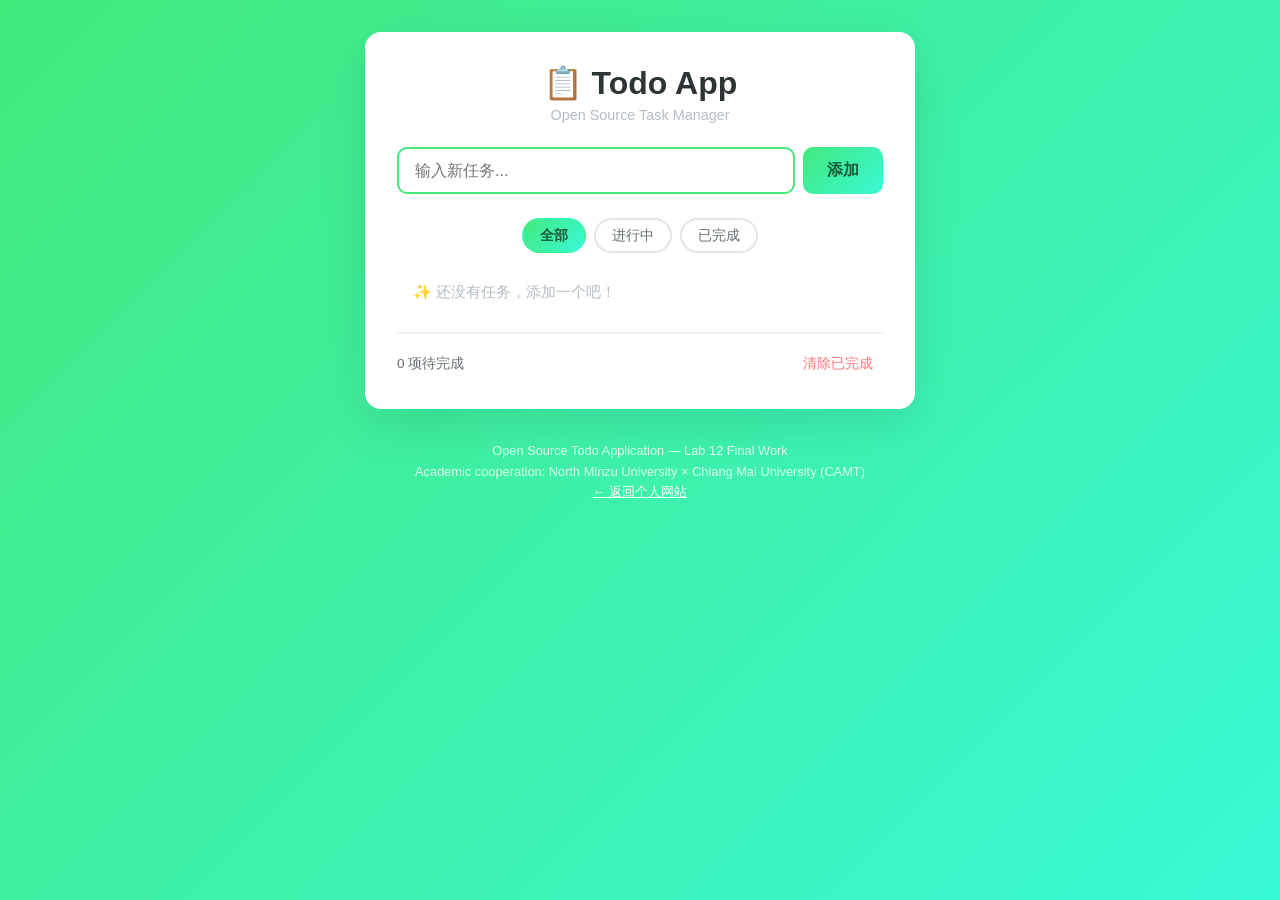
==== todo-app/index.html @ e7ee09ca "Lab 12 Final Work - Personal website + Todo app with Docker Compose & CI/CD" ====
<!DOCTYPE html>
<html lang="zh-CN">
<head>
    <meta charset="UTF-8">
    <meta name="viewport" content="width=device-width, initial-scale=1.0">
    <title>Todo App — 任务管理</title>
    <link rel="stylesheet" href="style.css">
</head>
<body>
    <div class="todo-container">
        <h1>📋 Todo App</h1>
        <p class="todo-subtitle">Open Source Task Manager</p>

        <!-- 输入区域 -->
        <div class="input-section">
            <input type="text" id="todoInput" placeholder="输入新任务..." autofocus>
            <button id="addBtn" onclick="addTodo()">添加</button>
        </div>

        <!-- 过滤器 -->
        <div class="filters">
            <button class="filter-btn active" data-filter="all" onclick="setFilter('all')">全部</button>
            <button class="filter-btn" data-filter="active" onclick="setFilter('active')">进行中</button>
            <button class="filter-btn" data-filter="completed" onclick="setFilter('completed')">已完成</button>
        </div>

        <!-- 任务列表 -->
        <ul id="todoList" class="todo-list"></ul>

        <!-- 底部统计 -->
        <div class="todo-footer">
            <span id="itemCount">0 项任务</span>
            <button id="clearBtn" onclick="clearCompleted()">清除已完成</button>
        </div>
    </div>

    <div class="footer">
        <p>Open Source Todo Application — Lab 12 Final Work</p>
        <p>Academic cooperation: North Minzu University × Chiang Mai University (CAMT)</p>
        <p><a href="/">← 返回个人网站</a></p>
    </div>

    <script src="script.js"></script>
</body>
</html>
---- todo-app/style.css ----
/* ============================================
   Todo App — Lab 12 Final Work
   ============================================ */

* {
    margin: 0;
    padding: 0;
    box-sizing: border-box;
}

body {
    font-family: -apple-system, BlinkMacSystemFont, "Segoe UI", Roboto,
                 "Helvetica Neue", Arial, "Noto Sans SC", sans-serif;
    background: linear-gradient(135deg, #43e97b 0%, #38f9d7 100%);
    min-height: 100vh;
    padding: 2rem 1rem;
    color: #333;
}

.todo-container {
    max-width: 550px;
    margin: 0 auto;
    background: #fff;
    border-radius: 16px;
    padding: 2rem;
    box-shadow: 0 15px 50px rgba(0, 0, 0, 0.1);
}

h1 {
    text-align: center;
    font-size: 2rem;
    color: #2d3436;
    margin-bottom: 0.3rem;
}

.todo-subtitle {
    text-align: center;
    color: #b2bec3;
    font-size: 0.9rem;
    margin-bottom: 1.5rem;
}

/* ---- 输入区域 ---- */
.input-section {
    display: flex;
    gap: 0.5rem;
    margin-bottom: 1.5rem;
}

.input-section input {
    flex: 1;
    padding: 0.8rem 1rem;
    border: 2px solid #dfe6e9;
    border-radius: 10px;
    font-size: 1rem;
    outline: none;
    transition: border-color 0.3s;
}

.input-section input:focus {
    border-color: #43e97b;
}

.input-section button {
    padding: 0.8rem 1.5rem;
    background: linear-gradient(135deg, #43e97b, #38f9d7);
    color: #1a5c3a;
    border: none;
    border-radius: 10px;
    font-weight: 700;
    font-size: 1rem;
    cursor: pointer;
    transition: all 0.3s;
}

.input-section button:hover {
    transform: scale(1.05);
    box-shadow: 0 4px 15px rgba(67, 233, 123, 0.4);
}

/* ---- 过滤器 ---- */
.filters {
    display: flex;
    justify-content: center;
    gap: 0.5rem;
    margin-bottom: 1rem;
}

.filter-btn {
    padding: 0.4rem 1rem;
    border: 2px solid #dfe6e9;
    border-radius: 20px;
    background: #fff;
    color: #636e72;
    cursor: pointer;
    font-size: 0.85rem;
    font-weight: 500;
    transition: all 0.3s;
}

.filter-btn:hover {
    border-color: #43e97b;
    color: #1a5c3a;
}

.filter-btn.active {
    background: linear-gradient(135deg, #43e97b, #38f9d7);
    border-color: transparent;
    color: #1a5c3a;
    font-weight: 600;
}

/* ---- 任务列表 ---- */
.todo-list {
    list-style: none;
    margin-bottom: 1rem;
}

.todo-list li {
    display: flex;
    align-items: center;
    padding: 0.8rem 1rem;
    border-bottom: 1px solid #f0f0f0;
    gap: 0.8rem;
    animation: fadeIn 0.3s ease;
}

@keyframes fadeIn {
    from { opacity: 0; transform: translateY(-5px); }
    to   { opacity: 1; transform: translateY(0); }
}

.todo-list li:last-child {
    border-bottom: none;
}

/* 复选框 */
.todo-list li input[type="checkbox"] {
    width: 20px;
    height: 20px;
    accent-color: #43e97b;
    cursor: pointer;
    flex-shrink: 0;
}

/* 任务文本 */
.todo-list li .todo-text {
    flex: 1;
    font-size: 0.95rem;
    color: #2d3436;
    word-break: break-word;
}

.todo-list li.completed .todo-text {
    text-decoration: line-through;
    color: #b2bec3;
}

/* 删除按钮 */
.todo-list li .delete-btn {
    background: none;
    border: none;
    color: #ff7675;
    font-size: 1.2rem;
    cursor: pointer;
    padding: 0.2rem 0.5rem;
    border-radius: 6px;
    transition: all 0.3s;
    opacity: 0.5;
}

.todo-list li:hover .delete-btn {
    opacity: 1;
}

.todo-list li .delete-btn:hover {
    background: #fff5f5;
    transform: scale(1.2);
}

/* 空状态 */
.empty-state {
    text-align: center;
    color: #b2bec3;
    padding: 2rem 0;
    font-size: 0.95rem;
}

/* ---- 底部 ---- */
.todo-footer {
    display: flex;
    justify-content: space-between;
    align-items: center;
    padding-top: 1rem;
    border-top: 2px solid #f0f0f0;
    font-size: 0.85rem;
    color: #636e72;
}

.todo-footer button {
    background: none;
    border: none;
    color: #ff7675;
    cursor: pointer;
    font-size: 0.85rem;
    padding: 0.3rem 0.6rem;
    border-radius: 6px;
    transition: all 0.3s;
}

.todo-footer button:hover {
    background: #fff5f5;
}

/* ---- 全局页脚 ---- */
.footer {
    text-align: center;
    margin-top: 2rem;
    color: rgba(255, 255, 255, 0.8);
    font-size: 0.8rem;
    line-height: 1.6;
}

.footer a {
    color: #fff;
    text-decoration: underline;
}

/* ---- 响应式 ---- */
@media (max-width: 480px) {
    .todo-container {
        padding: 1.5rem;
    }

    h1 {
        font-size: 1.5rem;
    }

    .input-section {
        flex-direction: column;
    }

    .input-section button {
        width: 100%;
    }
}
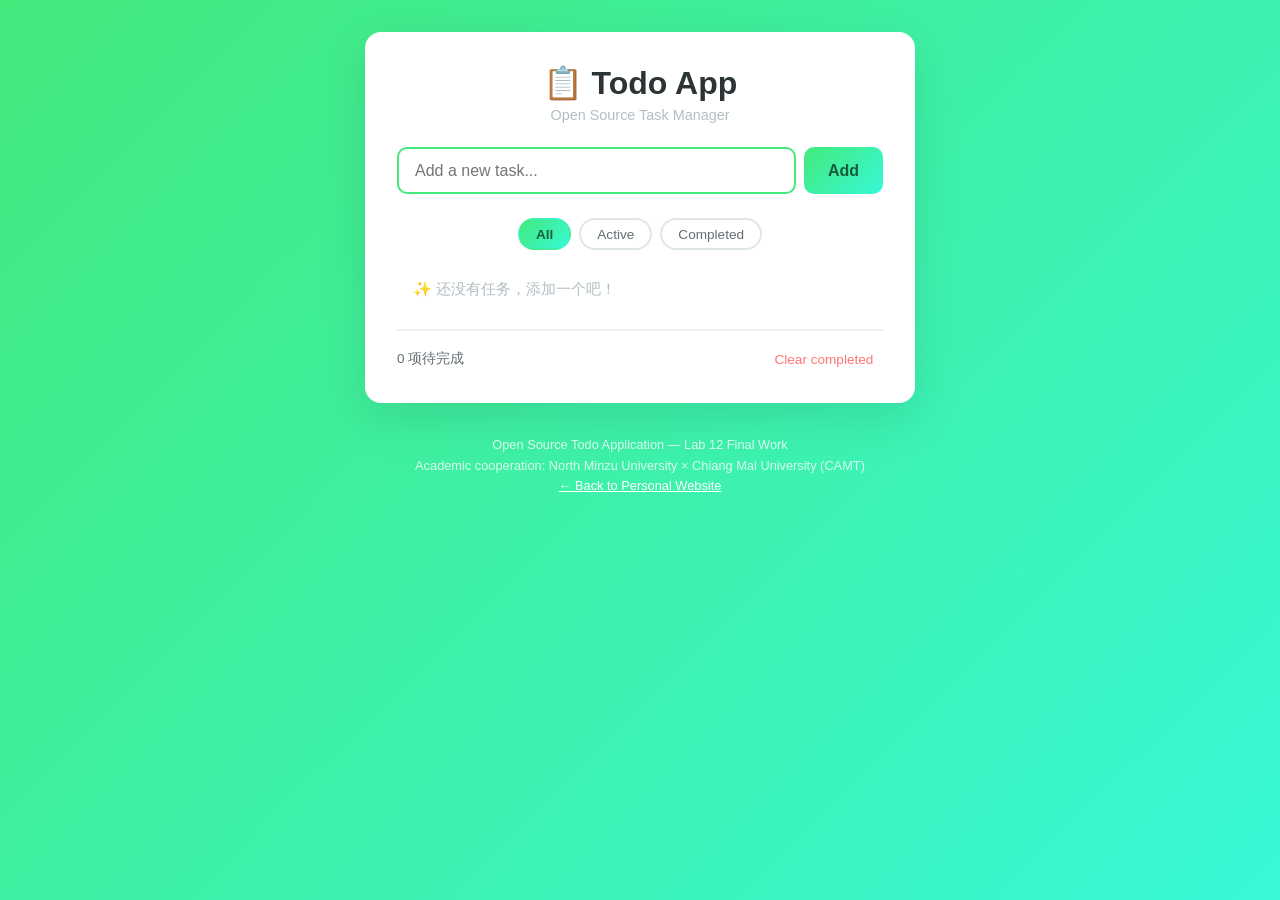
==== commit b3529c1b: "Simplify to English version, remove about section" ====
--- a/todo-app/index.html
+++ b/todo-app/index.html
@@ -1,9 +1,9 @@
 <!DOCTYPE html>
-<html lang="zh-CN">
+<html lang="en">
 <head>
     <meta charset="UTF-8">
     <meta name="viewport" content="width=device-width, initial-scale=1.0">
-    <title>Todo App — 任务管理</title>
+    <title>Todo App — Task Manager</title>
     <link rel="stylesheet" href="style.css">
 </head>
 <body>
@@ -11,33 +11,29 @@
         <h1>📋 Todo App</h1>
         <p class="todo-subtitle">Open Source Task Manager</p>
 
-        <!-- 输入区域 -->
         <div class="input-section">
-            <input type="text" id="todoInput" placeholder="输入新任务..." autofocus>
-            <button id="addBtn" onclick="addTodo()">添加</button>
+            <input type="text" id="todoInput" placeholder="Add a new task..." autofocus>
+            <button id="addBtn" onclick="addTodo()">Add</button>
         </div>
 
-        <!-- 过滤器 -->
         <div class="filters">
-            <button class="filter-btn active" data-filter="all" onclick="setFilter('all')">全部</button>
-            <button class="filter-btn" data-filter="active" onclick="setFilter('active')">进行中</button>
-            <button class="filter-btn" data-filter="completed" onclick="setFilter('completed')">已完成</button>
+            <button class="filter-btn active" data-filter="all" onclick="setFilter('all')">All</button>
+            <button class="filter-btn" data-filter="active" onclick="setFilter('active')">Active</button>
+            <button class="filter-btn" data-filter="completed" onclick="setFilter('completed')">Completed</button>
         </div>
 
-        <!-- 任务列表 -->
         <ul id="todoList" class="todo-list"></ul>
 
-        <!-- 底部统计 -->
         <div class="todo-footer">
-            <span id="itemCount">0 项任务</span>
-            <button id="clearBtn" onclick="clearCompleted()">清除已完成</button>
+            <span id="itemCount">0 items left</span>
+            <button id="clearBtn" onclick="clearCompleted()">Clear completed</button>
         </div>
     </div>
 
     <div class="footer">
         <p>Open Source Todo Application — Lab 12 Final Work</p>
         <p>Academic cooperation: North Minzu University × Chiang Mai University (CAMT)</p>
-        <p><a href="/">← 返回个人网站</a></p>
+        <p><a href="http://32.198.11.136">← Back to Personal Website</a></p>
     </div>
 
     <script src="script.js"></script>
